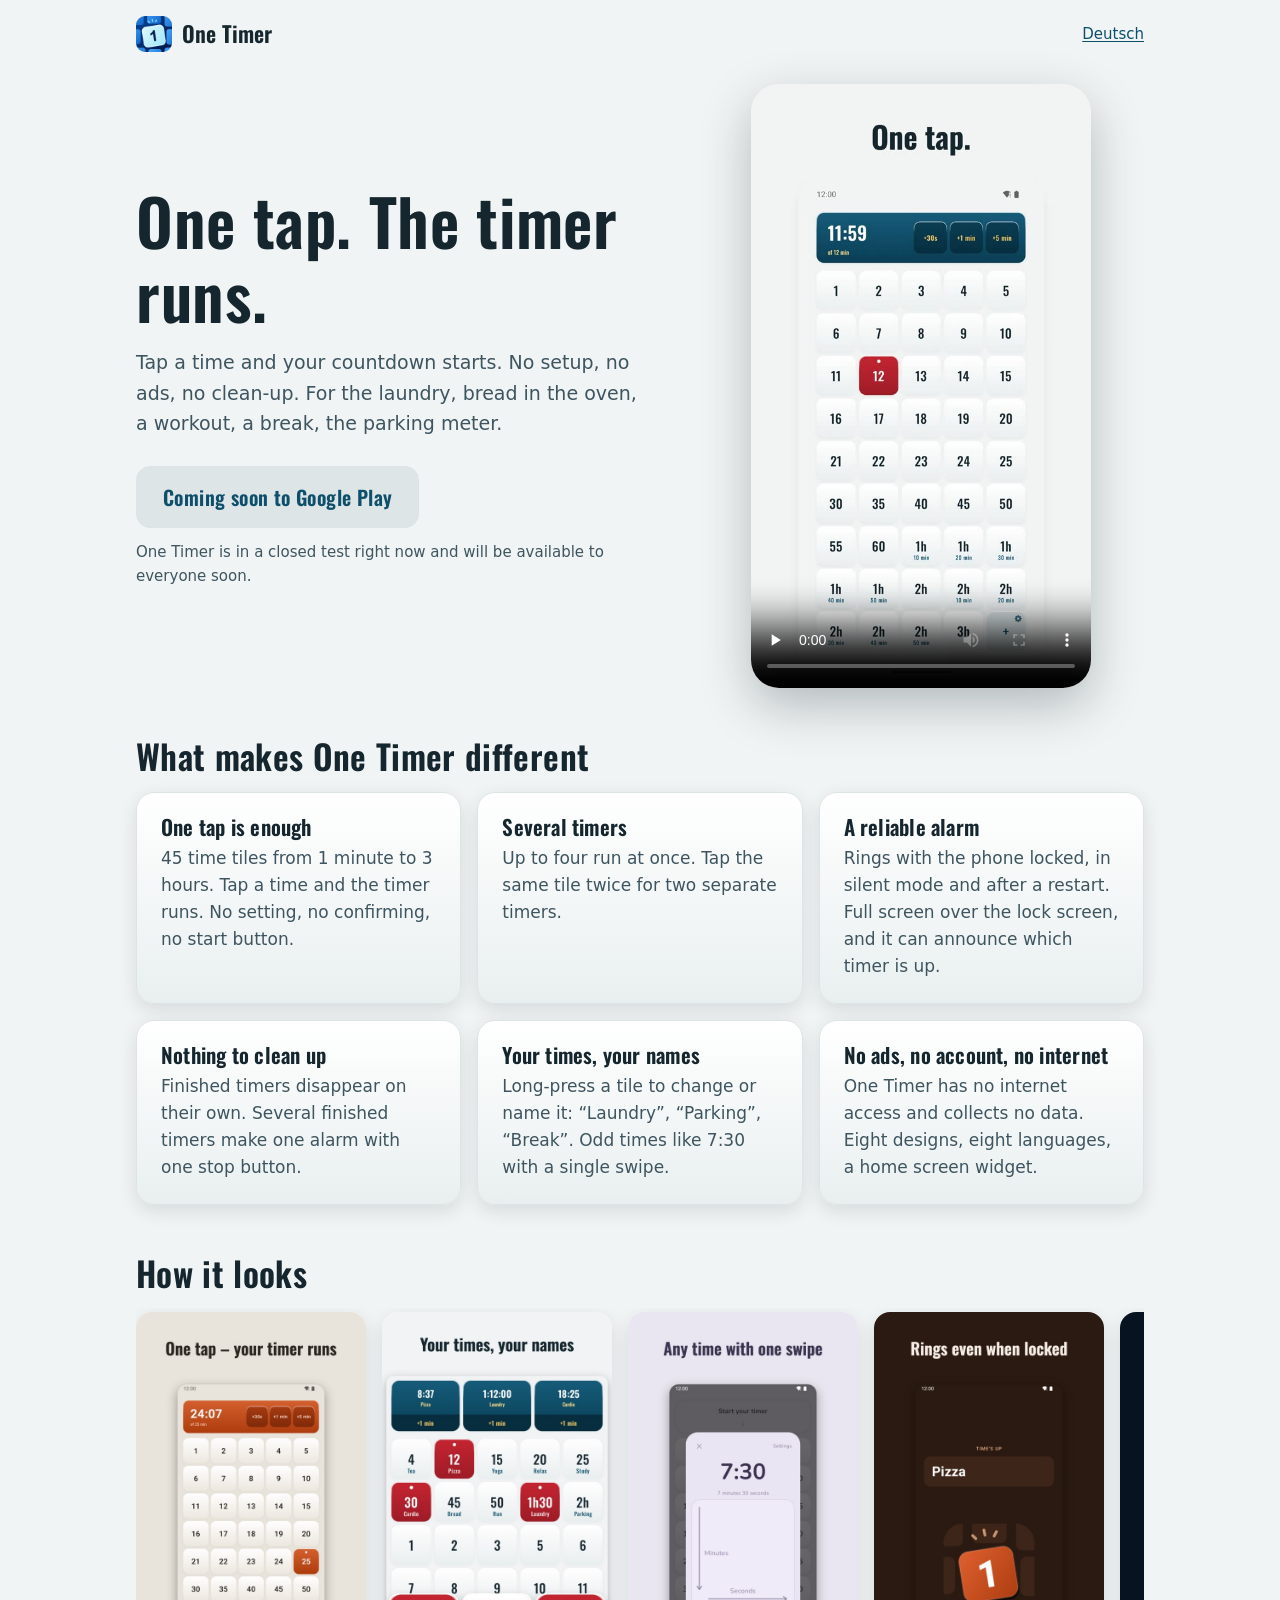
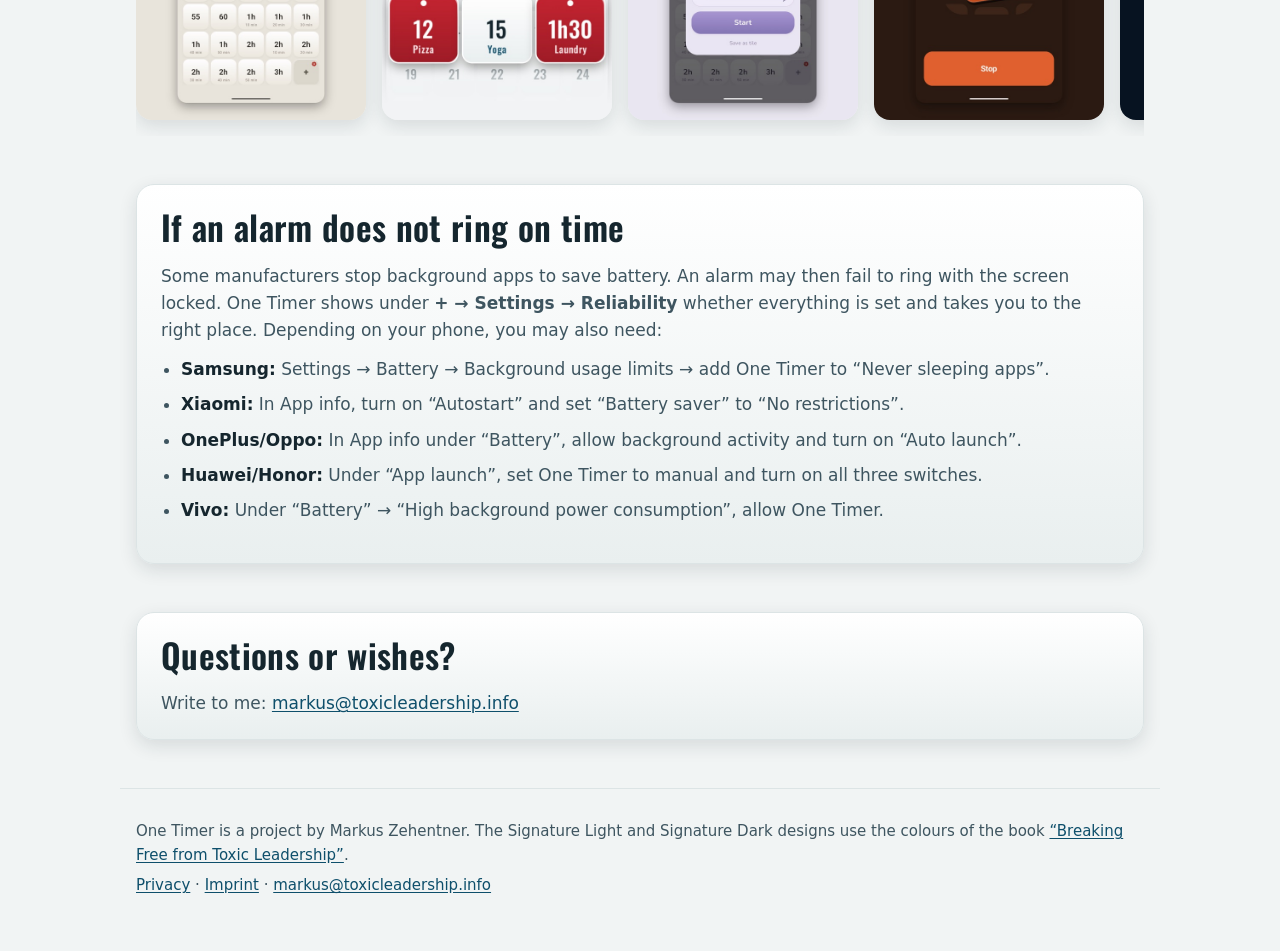
==== en/index.html @ ac4722eb "Website One Timer Co-Authored-By: Claude Opus 5.5 <noreply@anthropic.com>" ====
<!doctype html>
<html lang="en">
<head>
<meta charset="utf-8">
<meta name="viewport" content="width=device-width, initial-scale=1">
<title>One Timer – One tap, the timer runs</title>
<meta name="description" content="Timer app for Android: tap a time and your countdown starts. Up to four timers, a reliable alarm, no ads, no account.">
<meta name="theme-color" content="#F1F4F4" media="(prefers-color-scheme: light)">
<meta name="theme-color" content="#15262E" media="(prefers-color-scheme: dark)">
<meta property="og:title" content="One Timer – One tap, the timer runs">
<meta property="og:description" content="Timer app for Android: tap a time and your countdown starts. Up to four timers, a reliable alarm, no ads, no account.">
<meta property="og:image" content="https://mzehentner-coder.github.io/one-timer-app/assets/icon-512.png">
<link rel="icon" type="image/png" href="../assets/favicon.png">
<link rel="apple-touch-icon" href="../assets/icon-192.png">
<link rel="stylesheet" href="../assets/style.css?v=1">
<link rel="alternate" hreflang="de" href="https://mzehentner-coder.github.io/one-timer-app/">
<link rel="alternate" hreflang="en" href="https://mzehentner-coder.github.io/one-timer-app/en/">
</head>
<body>
<a class="skip" href="#inhalt">Skip to content</a>
<header class="top">
  <a class="brand" href="../"><img src="../assets/icon-192.png" alt="" width="36" height="36"><span>One Timer</span></a>
  <a class="lang" href="../" hreflang="de">Deutsch</a>
</header>
<main id="inhalt">
<section class="hero">
  <div class="hero-text">
    <h1>One tap. The timer runs.</h1>
    <p class="lead">Tap a time and your countdown starts. No setup, no ads, no clean-up. For the laundry, bread in the oven, a workout, a break, the parking meter.</p>
    <span class="play soon" aria-disabled="true">Coming soon to Google Play</span><p class="note">One Timer is in a closed test right now and will be available to everyone soon.</p>
  </div>
  <div class="phone">
    <video src="../assets/one-timer-en.mp4" poster="../assets/poster-en.jpg" controls playsinline preload="none" aria-label="Video: One Timer in 30 seconds" width="540" height="960"></video>
  </div>
</section>

<section>
  <h2>What makes One Timer different</h2>
  <div class="grid">
    <div class="card"><h3>One tap is enough</h3><p>45 time tiles from 1 minute to 3 hours. Tap a time and the timer runs. No setting, no confirming, no start button.</p></div>
    <div class="card"><h3>Several timers</h3><p>Up to four run at once. Tap the same tile twice for two separate timers.</p></div>
    <div class="card"><h3>A reliable alarm</h3><p>Rings with the phone locked, in silent mode and after a restart. Full screen over the lock screen, and it can announce which timer is up.</p></div>
    <div class="card"><h3>Nothing to clean up</h3><p>Finished timers disappear on their own. Several finished timers make one alarm with one stop button.</p></div>
    <div class="card"><h3>Your times, your names</h3><p>Long-press a tile to change or name it: “Laundry”, “Parking”, “Break”. Odd times like 7:30 with a single swipe.</p></div>
    <div class="card"><h3>No ads, no account, no internet</h3><p>One Timer has no internet access and collects no data. Eight designs, eight languages, a home screen widget.</p></div>
  </div>
</section>

<section>
  <h2>How it looks</h2>
  <div class="shots" tabindex="0">
    <img src="../assets/shots/en-1.jpg" alt="Grid of 45 time tiles with a running timer on top" width="540" height="960" loading="lazy">
    <img src="../assets/shots/en-2.jpg" alt="Tiles with custom names like Pizza, Yoga, Laundry" width="540" height="960" loading="lazy">
    <img src="../assets/shots/en-3.jpg" alt="Custom time 7:30 set with a swipe" width="540" height="960" loading="lazy">
    <img src="../assets/shots/en-4.jpg" alt="Full-screen alarm over the lock screen" width="540" height="960" loading="lazy">
    <img src="../assets/shots/en-5.jpg" alt="Four timers at once" width="540" height="960" loading="lazy">
    <img src="../assets/shots/en-6.jpg" alt="Choice of eight designs" width="540" height="960" loading="lazy">
    <img src="../assets/shots/en-7.jpg" alt="Reliability settings, all green" width="540" height="960" loading="lazy">
  </div>
</section>

<section id="zuverlaessigkeit" class="card wide">
  <h2>If an alarm does not ring on time</h2>
  <p>Some manufacturers stop background apps to save battery. An alarm may then fail to ring with the screen locked. One Timer shows under <b>+ → Settings → Reliability</b> whether everything is set and takes you to the right place. Depending on your phone, you may also need:</p>
  <ul>
    <li><b>Samsung:</b> Settings → Battery → Background usage limits → add One Timer to “Never sleeping apps”.</li>
    <li><b>Xiaomi:</b> In App info, turn on “Autostart” and set “Battery saver” to “No restrictions”.</li>
    <li><b>OnePlus/Oppo:</b> In App info under “Battery”, allow background activity and turn on “Auto launch”.</li>
    <li><b>Huawei/Honor:</b> Under “App launch”, set One Timer to manual and turn on all three switches.</li>
    <li><b>Vivo:</b> Under “Battery” → “High background power consumption”, allow One Timer.</li>
  </ul>
</section>

<section class="card wide">
  <h2>Questions or wishes?</h2>
  <p>Write to me: <a href="mailto:markus@toxicleadership.info">markus@toxicleadership.info</a></p>
</section>
</main>
<footer class="foot">
  <p>One Timer is a project by Markus Zehentner. The Signature Light and Signature Dark designs use the colours of the book <a href="https://www.toxicleadership.info">“Breaking Free from Toxic Leadership”</a>.</p>
  <p><a href="privacy.html">Privacy</a> · <a href="imprint.html">Imprint</a> · <a href="mailto:markus@toxicleadership.info">markus@toxicleadership.info</a></p>
</footer>
</body>
</html>
---- assets/style.css ----
/* Farben aus docs/THEMES.md: Signature Light, dunkel Signature Dark */
@font-face { font-family: "Oswald"; src: url("oswald.ttf") format("truetype"); font-weight: 200 700; font-display: swap; }

:root {
  --bg: #F1F4F4; --ink: #15262E; --muted: #3E5560;
  --tile-top: #FFFFFF; --tile-bottom: #E9EFEF; --tile-border: #DCE4E5;
  --link: #0E4F6B; --accent: #C52531;
  --btn-top: #165D7B; --btn-bottom: #0A3E54; --btn-label: #F3C965;
  --soon-bg: #DDE5E6; --soon-label: #0E4F6B;
  --shadow: 0 1px 0 rgba(255,255,255,.9) inset, 0 6px 18px rgba(21,38,46,.12);
}
@media (prefers-color-scheme: dark) {
  :root {
    --bg: #15262E; --ink: #F7F4EE; --muted: #C9D3D6;
    --tile-top: #20363F; --tile-bottom: #1A2D35; --tile-border: #2C4652;
    --link: #F3C965; --accent: #FF5A6E;
    --soon-bg: #1D3139; --soon-label: #F3C965;
    --shadow: 0 1px 0 rgba(255,255,255,.06) inset, 0 8px 22px rgba(0,0,0,.35);
  }
}

* { box-sizing: border-box; }
html { -webkit-text-size-adjust: 100%; }
body {
  margin: 0; background: var(--bg); color: var(--ink);
  font: 17px/1.6 system-ui, -apple-system, "Segoe UI", Roboto, sans-serif;
}
a { color: var(--link); text-underline-offset: 2px; }
img, video { max-width: 100%; height: auto; display: block; }
h1, h2, h3 { font-family: "Oswald", "Arial Narrow", sans-serif; font-weight: 600; line-height: 1.15; letter-spacing: .01em; }
h1 { font-size: clamp(40px, 7vw, 64px); margin: 0 0 16px; }
h2 { font-size: clamp(26px, 4vw, 34px); margin: 0 0 16px; }
h3 { font-size: 21px; margin: 0 0 6px; }

.skip { position: absolute; left: -9999px; }
.skip:focus { left: 16px; top: 16px; background: var(--tile-top); padding: 8px 12px; border-radius: 8px; z-index: 10; }

.top, main, .foot { max-width: 1040px; margin: 0 auto; padding-left: 16px; padding-right: 16px; }
.top { display: flex; align-items: center; justify-content: space-between; padding-top: 16px; padding-bottom: 8px; }
.brand { display: flex; align-items: center; gap: 10px; color: var(--ink); text-decoration: none;
         font-family: "Oswald", sans-serif; font-weight: 600; font-size: 22px; }
.brand img { border-radius: 9px; }
.lang { font-size: 15px; }

main > section { margin: 48px 0; }
.hero { display: grid; grid-template-columns: 1fr; gap: 32px; align-items: center; margin-top: 24px !important; }
@media (min-width: 760px) { .hero { grid-template-columns: 1.15fr 1fr; gap: 48px; } }
.lead { font-size: 19px; color: var(--muted); margin: 0 0 28px; max-width: 34em; }

.play {
  display: inline-block; padding: 14px 26px; border-radius: 14px;
  background: linear-gradient(var(--btn-top), var(--btn-bottom)); color: var(--btn-label);
  font-family: "Oswald", sans-serif; font-weight: 600; font-size: 20px; letter-spacing: .02em;
  text-decoration: none; box-shadow: 0 1px 0 rgba(255,255,255,.18) inset, 0 6px 16px rgba(10,62,84,.35);
  transition: transform .08s, box-shadow .08s;
}
a.play:active { transform: translateY(2px); box-shadow: 0 1px 0 rgba(255,255,255,.18) inset, 0 2px 6px rgba(10,62,84,.35); }
.play.soon { background: var(--soon-bg); color: var(--soon-label); box-shadow: none; border: 1px solid var(--tile-border); }
.note { font-size: 15px; color: var(--muted); margin: 12px 0 0; }

.phone { justify-self: center; width: min(100%, 340px); }
.phone video { width: 100%; border-radius: 28px; box-shadow: 0 18px 50px rgba(21,38,46,.28); background: var(--tile-bottom); }

.grid { display: grid; gap: 16px; grid-template-columns: repeat(auto-fit, minmax(260px, 1fr)); }
.card {
  background: linear-gradient(var(--tile-top), var(--tile-bottom));
  border: 1px solid var(--tile-border); border-radius: 18px; padding: 22px 24px; box-shadow: var(--shadow);
}
.card p { margin: 0; color: var(--muted); }
.card.wide p + p, .card.wide ul { margin-top: 12px; }
.card.wide ul { padding-left: 20px; color: var(--muted); }
.card.wide li { margin: 8px 0; }
.card.wide li b { color: var(--ink); }

.shots {
  display: flex; gap: 16px; overflow-x: auto; scroll-snap-type: x mandatory; padding: 4px 4px 16px;
  -webkit-overflow-scrolling: touch; overscroll-behavior-x: contain;
}
.shots img { flex: 0 0 auto; width: 230px; border-radius: 16px; scroll-snap-align: start; box-shadow: var(--shadow); }
.shots:focus-visible { outline: 2px solid var(--link); outline-offset: 4px; border-radius: 8px; }

.legal { margin-top: 24px; }
.legal h1 { font-size: clamp(32px, 6vw, 46px); }
.legal h2 { font-size: 22px; margin: 28px 0 6px; }
.legal p, .legal li { color: var(--ink); }

.foot { padding-top: 24px; padding-bottom: 48px; font-size: 15px; color: var(--muted); border-top: 1px solid var(--tile-border); }
.foot p { margin: 6px 0; }
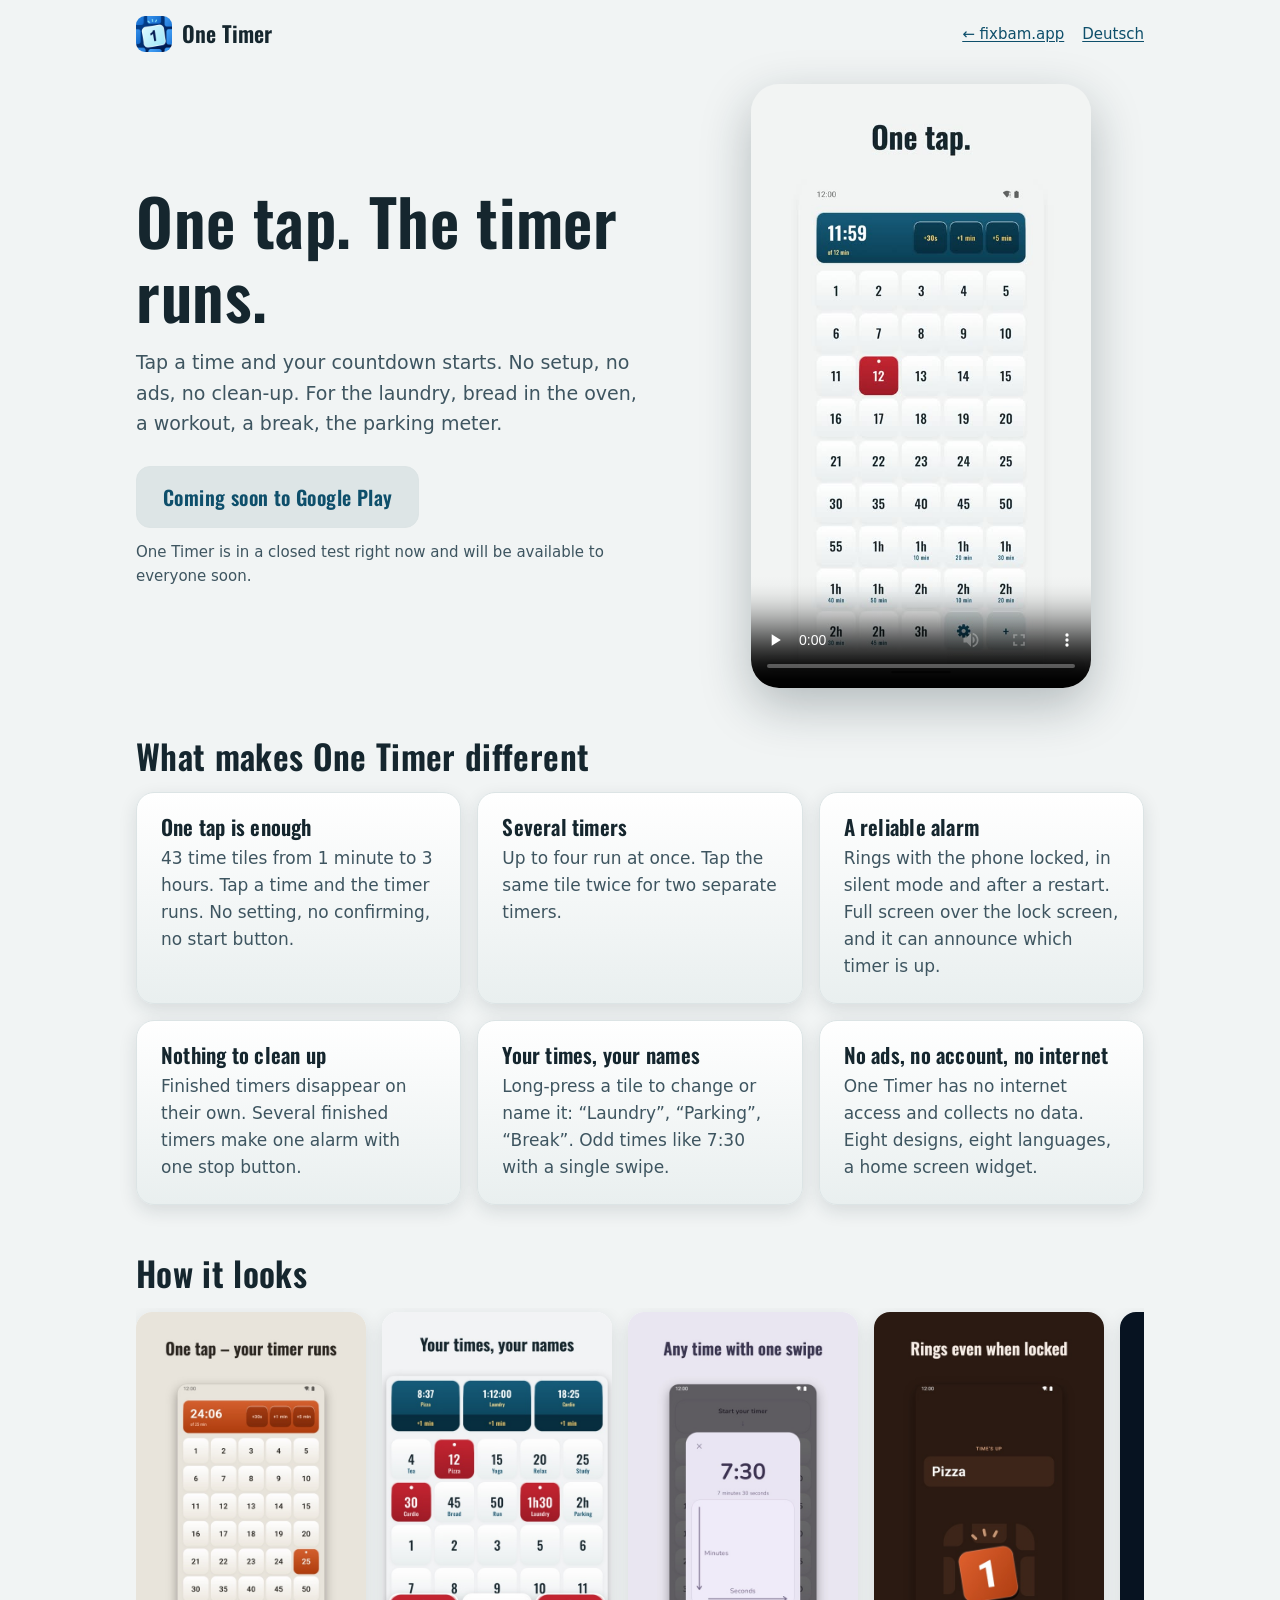
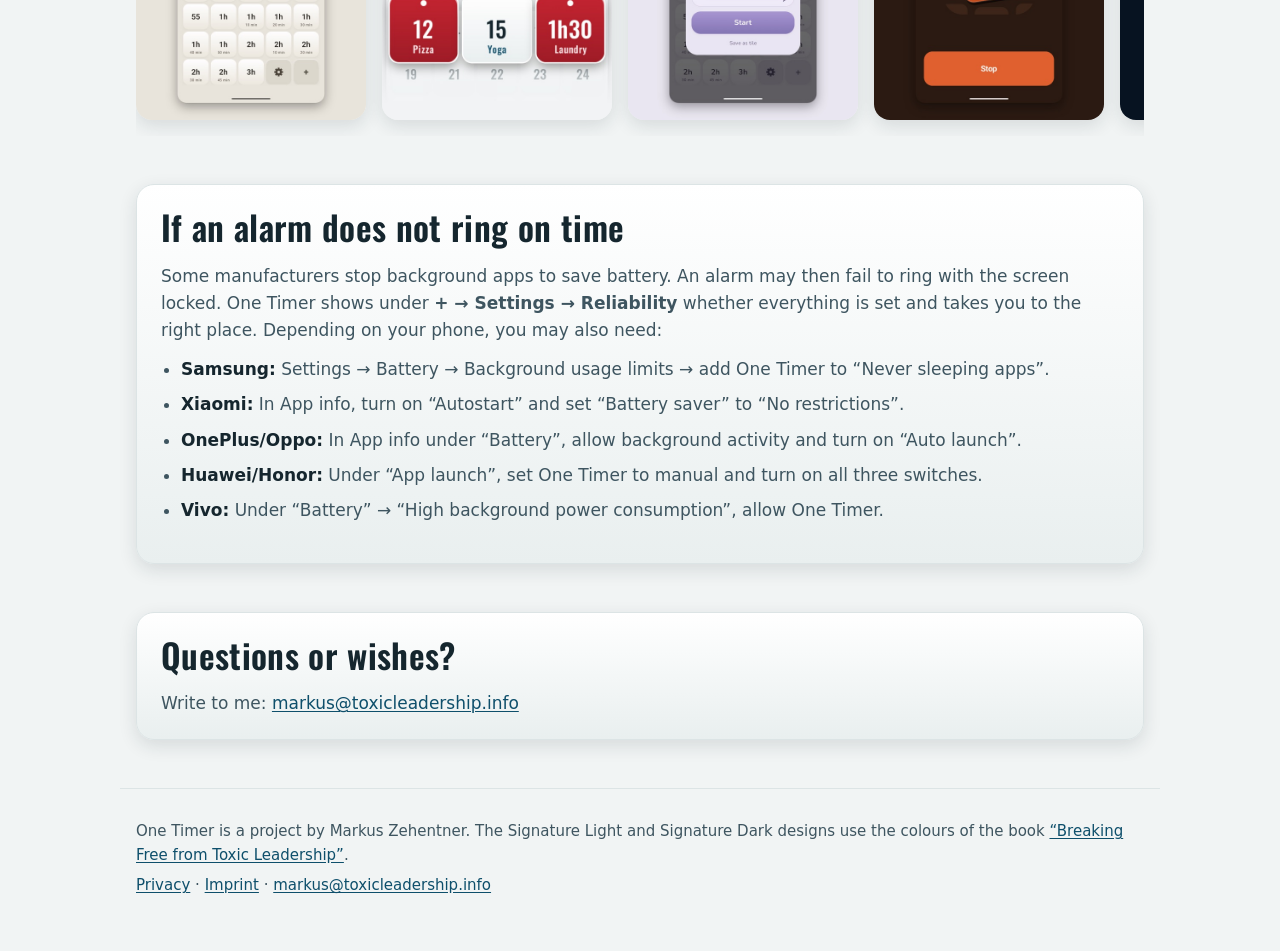
==== commit cff6493d: "Neues Raster (0.9.3): Screenshots, Video, 43 Zeitkacheln; Link zu fixbam.app Co-Authored-By: Claude " ====
--- a/en/index.html
+++ b/en/index.html
@@ -12,7 +12,7 @@
 <meta property="og:image" content="https://mzehentner-coder.github.io/one-timer-app/assets/icon-512.png">
 <link rel="icon" type="image/png" href="../assets/favicon.png">
 <link rel="apple-touch-icon" href="../assets/icon-192.png">
-<link rel="stylesheet" href="../assets/style.css?v=1">
+<link rel="stylesheet" href="../assets/style.css?v=2">
 <link rel="alternate" hreflang="de" href="https://mzehentner-coder.github.io/one-timer-app/">
 <link rel="alternate" hreflang="en" href="https://mzehentner-coder.github.io/one-timer-app/en/">
 </head>
@@ -20,7 +20,10 @@
 <a class="skip" href="#inhalt">Skip to content</a>
 <header class="top">
   <a class="brand" href="../"><img src="../assets/icon-192.png" alt="" width="36" height="36"><span>One Timer</span></a>
-  <a class="lang" href="../" hreflang="de">Deutsch</a>
+  <nav class="links">
+    <a class="back" href="https://fixbam.app/">← fixbam.app</a>
+    <a class="lang" href="../" hreflang="de">Deutsch</a>
+  </nav>
 </header>
 <main id="inhalt">
 <section class="hero">
@@ -37,7 +40,7 @@
 <section>
   <h2>What makes One Timer different</h2>
   <div class="grid">
-    <div class="card"><h3>One tap is enough</h3><p>45 time tiles from 1 minute to 3 hours. Tap a time and the timer runs. No setting, no confirming, no start button.</p></div>
+    <div class="card"><h3>One tap is enough</h3><p>43 time tiles from 1 minute to 3 hours. Tap a time and the timer runs. No setting, no confirming, no start button.</p></div>
     <div class="card"><h3>Several timers</h3><p>Up to four run at once. Tap the same tile twice for two separate timers.</p></div>
     <div class="card"><h3>A reliable alarm</h3><p>Rings with the phone locked, in silent mode and after a restart. Full screen over the lock screen, and it can announce which timer is up.</p></div>
     <div class="card"><h3>Nothing to clean up</h3><p>Finished timers disappear on their own. Several finished timers make one alarm with one stop button.</p></div>
@@ -49,7 +52,7 @@
 <section>
   <h2>How it looks</h2>
   <div class="shots" tabindex="0">
-    <img src="../assets/shots/en-1.jpg" alt="Grid of 45 time tiles with a running timer on top" width="540" height="960" loading="lazy">
+    <img src="../assets/shots/en-1.jpg" alt="Grid of 43 time tiles with a running timer on top" width="540" height="960" loading="lazy">
     <img src="../assets/shots/en-2.jpg" alt="Tiles with custom names like Pizza, Yoga, Laundry" width="540" height="960" loading="lazy">
     <img src="../assets/shots/en-3.jpg" alt="Custom time 7:30 set with a swipe" width="540" height="960" loading="lazy">
     <img src="../assets/shots/en-4.jpg" alt="Full-screen alarm over the lock screen" width="540" height="960" loading="lazy">
--- a/assets/style.css
+++ b/assets/style.css
@@ -41,6 +41,8 @@
          font-family: "Oswald", sans-serif; font-weight: 600; font-size: 22px; }
 .brand img { border-radius: 9px; }
 .lang { font-size: 15px; }
+.links { display: flex; align-items: center; gap: 18px; }
+.back { font-size: 15px; }
 
 main > section { margin: 48px 0; }
 .hero { display: grid; grid-template-columns: 1fr; gap: 32px; align-items: center; margin-top: 24px !important; }
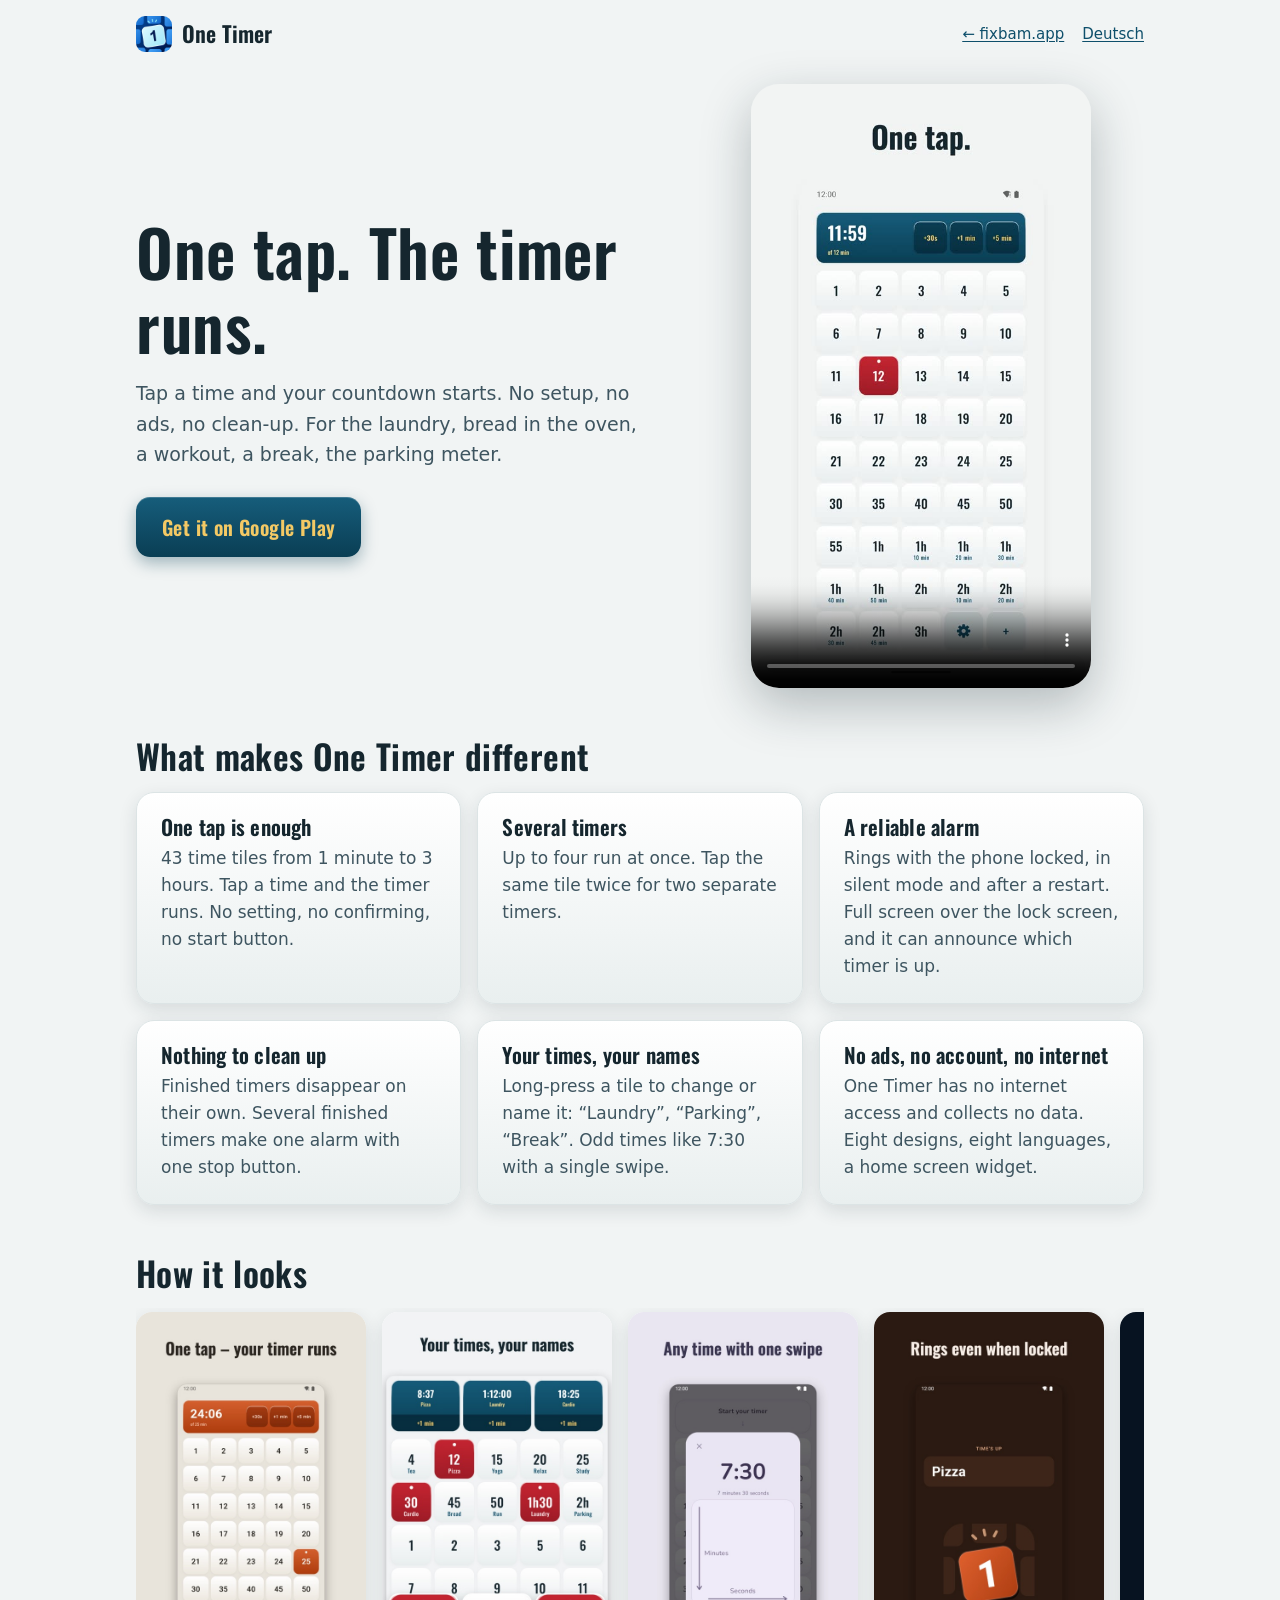
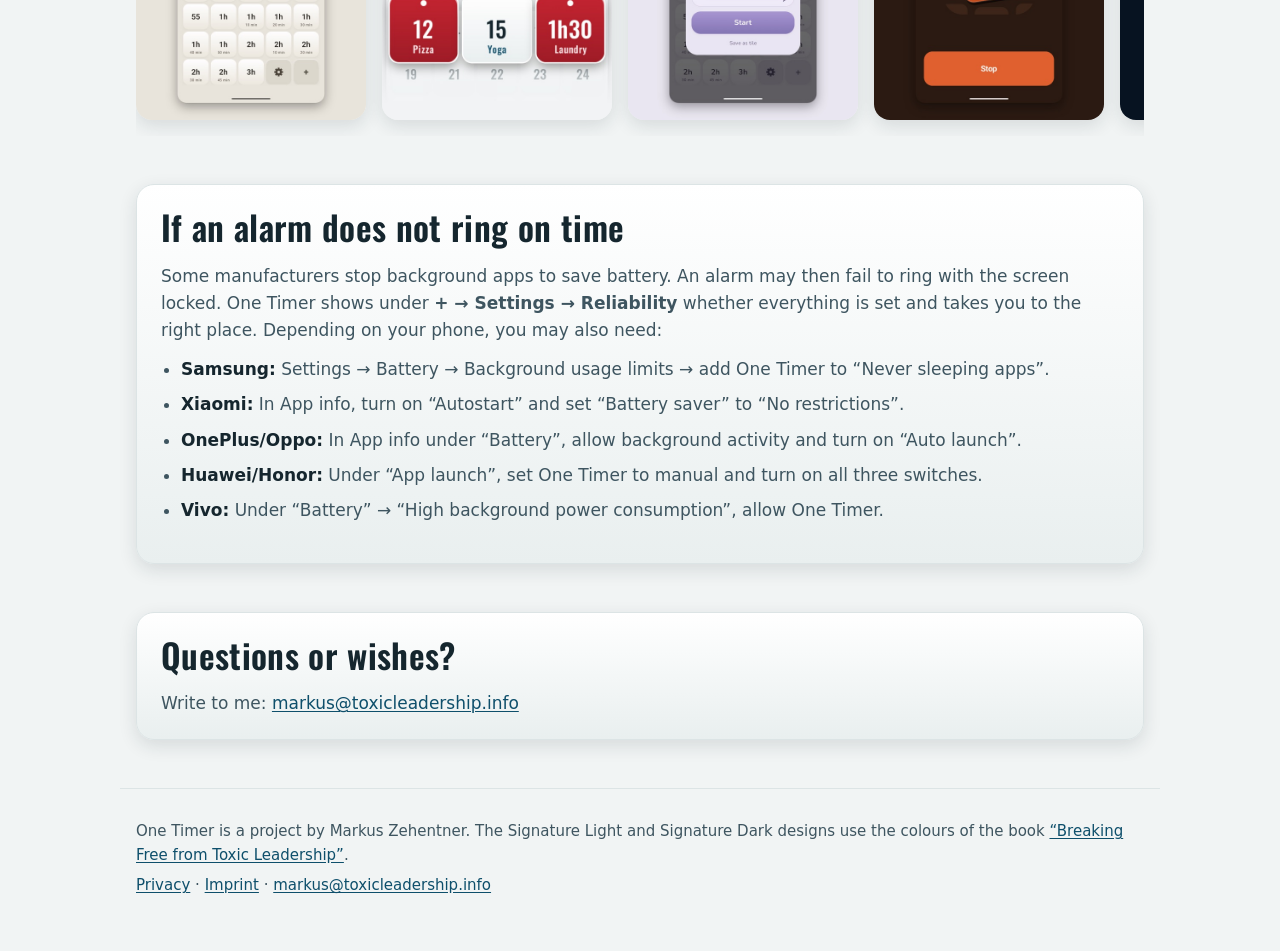
==== commit 11f77cf4: "One Timer ist live bei Google Play" ====
--- a/en/index.html
+++ b/en/index.html
@@ -9,12 +9,12 @@
 <meta name="theme-color" content="#15262E" media="(prefers-color-scheme: dark)">
 <meta property="og:title" content="One Timer – One tap, the timer runs">
 <meta property="og:description" content="Timer app for Android: tap a time and your countdown starts. Up to four timers, a reliable alarm, no ads, no account.">
-<meta property="og:image" content="https://mzehentner-coder.github.io/one-timer-app/assets/icon-512.png">
+<meta property="og:image" content="https://fixbam.app/one-timer-app/assets/icon-512.png">
 <link rel="icon" type="image/png" href="../assets/favicon.png">
 <link rel="apple-touch-icon" href="../assets/icon-192.png">
 <link rel="stylesheet" href="../assets/style.css?v=2">
-<link rel="alternate" hreflang="de" href="https://mzehentner-coder.github.io/one-timer-app/">
-<link rel="alternate" hreflang="en" href="https://mzehentner-coder.github.io/one-timer-app/en/">
+<link rel="alternate" hreflang="de" href="https://fixbam.app/one-timer-app/">
+<link rel="alternate" hreflang="en" href="https://fixbam.app/one-timer-app/en/">
 </head>
 <body>
 <a class="skip" href="#inhalt">Skip to content</a>
@@ -30,7 +30,7 @@
   <div class="hero-text">
     <h1>One tap. The timer runs.</h1>
     <p class="lead">Tap a time and your countdown starts. No setup, no ads, no clean-up. For the laundry, bread in the oven, a workout, a break, the parking meter.</p>
-    <span class="play soon" aria-disabled="true">Coming soon to Google Play</span><p class="note">One Timer is in a closed test right now and will be available to everyone soon.</p>
+    <a class="play" href="https://play.google.com/store/apps/details?id=info.zehentner.oneclicktimer">Get it on Google Play</a>
   </div>
   <div class="phone">
     <video src="../assets/one-timer-en.mp4" poster="../assets/poster-en.jpg" controls playsinline preload="none" aria-label="Video: One Timer in 30 seconds" width="540" height="960"></video>
